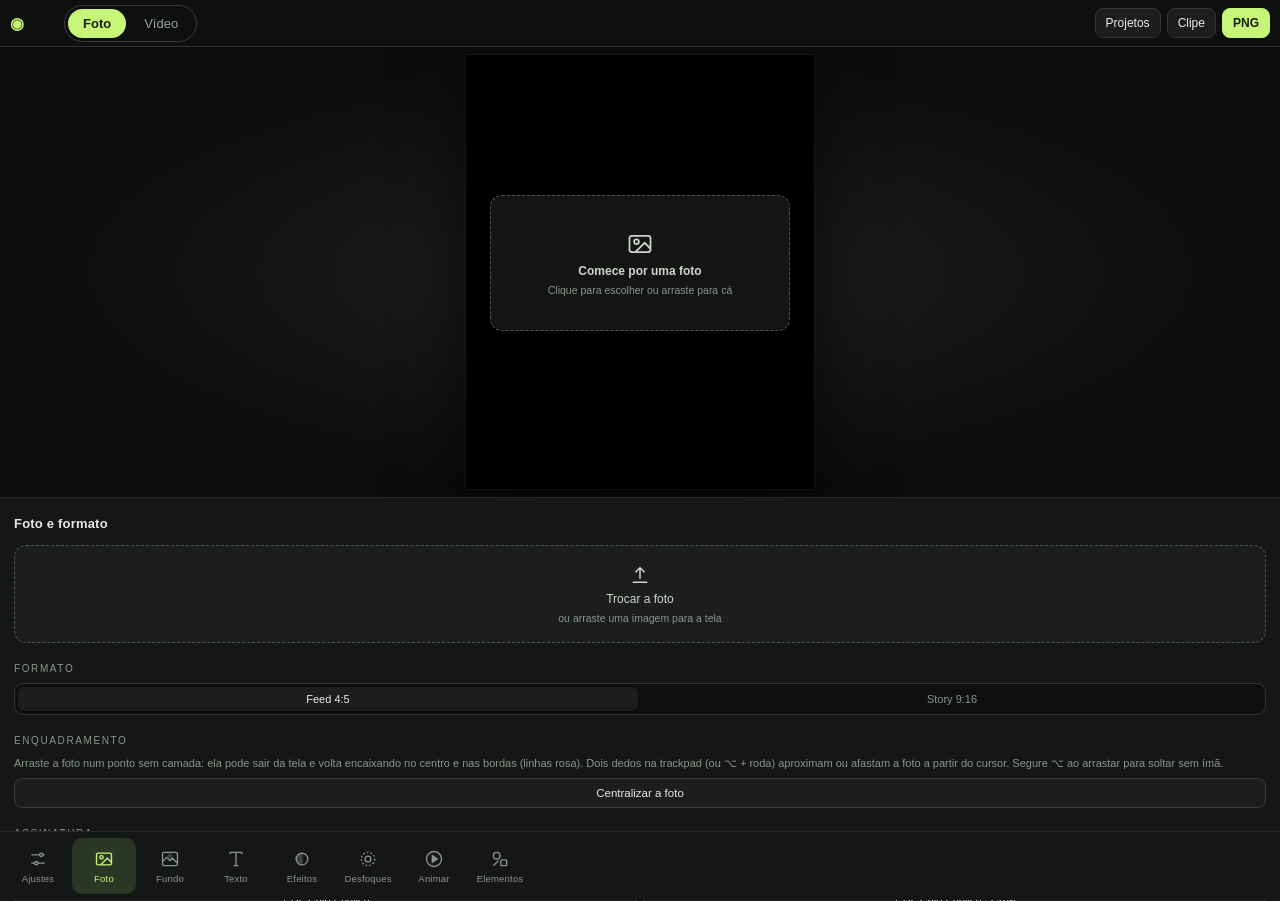
==== index.html @ 8e0b4e12 "Media Studio: Vídeo Lite e novo nome Co-Authored-By: Claude Opus 5.5 <noreply@anthropic.com> Claude-" ====
<!doctype html><html lang="pt-BR"><head><meta charset="utf-8"><meta name="viewport" content="width=device-width,initial-scale=1,maximum-scale=1,viewport-fit=cover"><meta name="apple-mobile-web-app-capable" content="yes"><meta name="apple-mobile-web-app-status-bar-style" content="black-translucent"><meta name="apple-mobile-web-app-title" content="Media Studio"><link rel="manifest" href="manifest.webmanifest"><link rel="apple-touch-icon" href="icon-180.png"><meta name="theme-color" content="#0b0c0c"><title>Media Studio</title><link rel="stylesheet" href="style.css">
<!-- v3 (24/11/2026, Claude): layout de editor atual. Trilho de abas, barra de ferramentas, inspetor por seções, linha do tempo. Os ids usados por posts.js foram mantidos. -->
<style>
:root{--bg:#0e0f0f;--panel:#151716;--panel2:#1b1e1c;--line:#262a28;--line2:#323734;--txt:#e9ebe6;--mute:#8d958b;--acc:#c6f578;--acc2:#2c3624}
body{background:var(--bg);overflow:hidden}
header{height:56px;padding:0 16px}.brand{font-size:14px}.brand b{font-size:22px}nav{gap:14px;font-size:12px}nav a{color:var(--mute)!important;text-decoration:none}nav a:hover{color:var(--txt)!important}nav .active{padding:6px 10px;font-size:12px}
.head-actions{gap:8px}.head-actions button,.post-open-label{padding:7px 12px;font-size:12px;border-radius:8px;border:1px solid var(--line2);background:var(--panel2);color:var(--txt);cursor:pointer;display:inline-flex;align-items:center}.head-actions .primary{background:var(--acc);color:#16200d;border-color:var(--acc)}
.app{display:grid;grid-template-columns:64px 288px 1fr 300px;height:calc(100vh - 56px)}
/* trilho */
.rail{background:var(--panel);border-right:1px solid var(--line);display:flex;flex-direction:column;align-items:center;padding:10px 0;gap:4px}
.rail button{width:52px;height:56px;border:0;background:transparent;border-radius:10px;padding:0;display:flex;flex-direction:column;align-items:center;justify-content:center;gap:4px;font-size:9.5px;color:var(--mute);letter-spacing:.2px}
.rail button svg{width:20px;height:20px}.rail button:hover{background:var(--panel2);color:var(--txt)}.rail button.on{background:var(--acc2);color:var(--acc)}
/* painel de abas */
.drawer{background:var(--panel);border-right:1px solid var(--line);overflow:auto;padding:16px 14px 30px}
.tab{display:none}.tab.on{display:block}
.drawer h2{font-size:13px;font-weight:600;margin:2px 0 14px;letter-spacing:.2px}
.drawer h3{font-size:10px;letter-spacing:1.6px;color:var(--mute);font-weight:500;margin:20px 0 9px;text-transform:uppercase}
.drawer label{display:block;font-size:11px;color:#b3bab0;margin:9px 0}.drawer label input,.drawer label textarea,.drawer label select{margin-top:5px}
.drawer textarea{min-height:58px;resize:vertical;font-size:12px}
.drop,.drawer label.drop{display:flex;flex-direction:column;align-items:center;gap:6px;background:var(--panel2);border:1px dashed #4c5a44;padding:18px 10px;border-radius:12px;text-align:center;cursor:pointer;font-size:12px;color:#cfd6c9}.drop:hover{border-color:var(--acc)}.drop input{display:none}.drop small{color:var(--mute);font-size:10.5px}
.seg{display:flex;gap:4px;background:var(--bg);border:1px solid var(--line2);border-radius:9px;padding:3px}.seg button{flex:1;padding:6px 8px;font-size:11px;border:0;background:transparent;border-radius:6px;color:var(--mute)}.seg button.on{background:var(--panel2);color:var(--txt);box-shadow:0 1px 0 #0006}
.mini-tools{display:flex;gap:6px;margin-top:6px}.mini-tools button{font-size:10.5px;padding:5px 8px;border-radius:6px;background:var(--panel2)}
.thumbs{display:grid;grid-template-columns:1fr 1fr;gap:8px}.thumb{padding:0;border-radius:10px;overflow:hidden;background:#000;position:relative;border:1px solid var(--line2)}.thumb:hover{border-color:#6b7c5f}
.thumb canvas{display:block;width:100%}.thumb span{position:absolute;left:6px;bottom:6px;background:#000c;font-size:10px;padding:3px 7px;border-radius:20px}.thumb.on{outline:2px solid var(--acc);outline-offset:-2px}
.add-big{width:100%;display:flex;gap:10px;align-items:center;padding:12px;border-radius:10px;background:var(--panel2);font-size:12px;text-align:left}.add-big b{font-size:20px;line-height:1;color:var(--acc)}
.elems{display:grid;grid-template-columns:repeat(3,1fr);gap:6px}.elems button{padding:10px 2px 8px;font-size:10px;display:flex;flex-direction:column;align-items:center;gap:6px;border-radius:10px;background:var(--panel2);border-color:var(--line2)}.elems svg{width:30px;height:22px}
.editorial-effects{grid-template-columns:1fr 1fr}.editorial-effects button{min-height:54px;padding:8px;line-height:1.3;font-size:11px;font-weight:500;align-items:flex-start;text-align:left}
.hint{color:var(--mute);font-size:11px;line-height:1.55;margin:6px 0}
/* palco */
.stagecol{display:flex;flex-direction:column;min-width:0;min-height:0;background:#0b0c0c}
.toolbar{height:48px;display:flex;align-items:center;gap:6px;padding:0 12px;border-bottom:1px solid var(--line);background:var(--panel)}
.toolbar .sep{width:1px;height:22px;background:var(--line2);margin:0 6px}
.ib{width:32px;height:32px;padding:0;display:inline-flex;align-items:center;justify-content:center;border-radius:8px;border:1px solid transparent;background:transparent;color:#c9cfc5}.ib:hover{background:var(--panel2);border-color:var(--line2)}.ib svg{width:17px;height:17px}.ib:disabled{opacity:.3}
#zoomLabel{font-size:11px;min-width:46px;text-align:center;color:#c9cfc5;font-variant-numeric:tabular-nums;background:transparent;border:0;padding:4px}
.toolbar .selname{margin-left:auto;font-size:11px;color:var(--mute);white-space:nowrap;overflow:hidden;text-overflow:ellipsis;max-width:220px}
.pstage{flex:1;min-height:0;overflow:auto;display:grid;place-items:center;padding:8px;background:radial-gradient(ellipse at center,#1d211c 0,#0b0c0c 70%);position:relative}
.canvas-wrap{position:relative;line-height:0}
#canvas{box-shadow:0 20px 70px #000a,0 0 0 1px #ffffff10;touch-action:none;background:#000;cursor:default;border-radius:2px}
.empty{position:absolute;inset:0;display:grid;place-items:center;pointer-events:none}.empty .drop{pointer-events:auto;width:300px;padding:34px 20px;background:#151716ee}
.empty.hide{display:none}
#inlineEdit{position:absolute;display:none;background:#000a;color:#fff;border:1px solid var(--acc);border-radius:4px;padding:6px;font:600 16px system-ui;line-height:1.3;resize:none;z-index:5;width:auto}
/* toast */
.pstatus{position:fixed;left:76px;bottom:14px;width:264px;background:#1d211ef2;border:1px solid var(--line2);color:#dfe5da;font-size:12px;padding:9px 14px;border-radius:10px;max-width:80%;box-shadow:0 8px 30px #0008;transition:opacity .3s;z-index:6;line-height:1.45}.pstatus.error{border-color:#7a4a43;color:#ffc5bb}.pstatus.hide{opacity:0;pointer-events:none}
/* linha do tempo */
.timeline{height:auto;border-top:1px solid var(--line);background:var(--panel);padding:10px 14px 12px}
.tl-row{display:flex;align-items:center;gap:8px}.tl-row button{padding:6px 10px;font-size:11px;border-radius:7px;background:var(--panel2)}
#motionPlay{width:34px;height:34px;padding:0;border-radius:50%;background:var(--acc);color:#16200d;border:0;font-size:13px}
#motionClock{font-size:11px;color:#c9cfc5;font-variant-numeric:tabular-nums;min-width:74px}
.tl-track{position:relative;flex:1;height:30px}.tl-track input{position:absolute;inset:8px 0 0;width:100%;margin:0;accent-color:var(--acc)}
.kf{position:absolute;top:0;width:10px;height:10px;transform:translateX(-5px) rotate(45deg);background:var(--acc);border:1px solid #0b0c0c;cursor:pointer}
.tl-dur{display:flex;align-items:center;gap:6px;font-size:11px;color:var(--mute)}.tl-dur input{width:52px;padding:5px;font-size:11px}
#motionHint{margin:6px 0 0;font-size:10.5px}
.toolbar.side{height:auto;flex-wrap:wrap;gap:2px;padding:8px 10px;border-bottom:1px solid var(--line)}.toolbar.side .sep{height:18px;margin:0 3px}
.selname{font-size:11px;color:var(--mute);padding:8px 14px 0;white-space:nowrap;overflow:hidden;text-overflow:ellipsis}
.tl-col{display:flex;flex-direction:column;gap:10px}.tl-col .tl-track{width:100%}.tl-col button{padding:8px;font-size:11.5px;border-radius:8px;background:var(--panel2)}
.tl-col .tl-play{display:flex;align-items:center;gap:10px}.tl-col .tl-track{height:28px;flex:none}
/* inspetor */
.inspector{background:var(--panel);border-left:1px solid var(--line);overflow:auto;display:flex;flex-direction:column}
.insp-sec{border-bottom:1px solid var(--line);padding:12px 14px}
.insp-sec h3{font-size:10px;letter-spacing:1.6px;color:var(--mute);font-weight:500;margin:0 0 9px;text-transform:uppercase;display:flex;justify-content:space-between;align-items:center}
.layers{display:flex;flex-direction:column;gap:2px;max-height:38vh;overflow:auto}
.layer{display:flex;align-items:center;gap:8px;padding:6px 8px;border-radius:8px;font-size:12px;cursor:pointer;border:1px solid transparent;color:#d6dbd2}.layer:hover{background:var(--panel2)}.layer.on{background:var(--acc2);border-color:#4b5d3b;color:#e8f7d4}
.layer .ic{width:22px;height:22px;border-radius:5px;background:var(--bg);display:grid;place-items:center;font-size:11px;color:var(--mute);flex:none}.layer .nm{flex:1;white-space:nowrap;overflow:hidden;text-overflow:ellipsis}.layer .bd{font-size:9px;color:var(--acc)}.layer .eye{opacity:.55;border:0;background:transparent;padding:2px;width:22px;height:22px}.layer .eye:hover{opacity:1}.layer.off .nm{opacity:.4}
.layer-actions{display:flex;gap:4px;margin-top:8px}.layer-actions button{flex:1;padding:6px 0;font-size:10.5px;border-radius:7px;background:var(--panel2)}
#props details{border:0;border-bottom:1px solid var(--line);margin:0;padding:0;border-radius:0;background:none}#props summary{list-style:none;cursor:pointer;padding:11px 14px;font-size:10px;letter-spacing:1.6px;color:var(--mute);text-transform:uppercase;display:flex;justify-content:space-between}#props summary::after{content:'+';font-size:13px}#props details[open] summary::after{content:'–'}#props summary::-webkit-details-marker{display:none}
#props .body{padding:0 14px 12px}
.f{display:block;font-size:11px;color:#b3bab0;margin:8px 0}.f .r{display:flex;align-items:center;gap:8px;margin-top:4px}.f .r input[type=range]{flex:1;accent-color:var(--acc)}.f .r input[type=number]{width:62px;padding:4px 6px;font-size:11px;text-align:right}
.f select,.f textarea,.f input[type=text],.f input:not([type]){margin-top:4px;font-size:12px;padding:7px}.f .cr{display:flex;gap:6px;margin-top:4px}.f .cr input[type=color]{width:38px;height:30px;padding:2px;flex:none;margin:0}.f .cr input[type=text]{margin:0;font-family:ui-monospace,monospace;font-size:11px}
.chk{display:flex!important;align-items:center;gap:8px;font-size:11.5px;color:#cfd6c9;margin:8px 0}.chk input{width:auto;margin:0;accent-color:var(--acc)}
.objs .chk{margin:5px 0}.empty-note{font-size:11px;color:var(--mute);line-height:1.5;padding:4px 0}
.btn-wide{width:100%;padding:8px;font-size:11.5px;border-radius:8px;background:var(--panel2)}
body.image-drag-over::after{content:"Solte a imagem para usar como fundo";position:fixed;inset:12px;z-index:9999;display:grid;place-items:center;pointer-events:none;border:3px dashed #b5ddca;border-radius:12px;background:#14251ee6;color:#fff;font:600 24px system-ui}
@media(max-width:1200px){.app{grid-template-columns:58px 250px 1fr 270px}}
.salvo-em{font-size:11px;color:var(--mute);margin-right:4px;white-space:nowrap}
.projetos-dlg{background:var(--panel);color:var(--txt);border:1px solid var(--line2);border-radius:14px;width:min(1100px,92vw);max-height:84vh;padding:0;overflow:hidden}.projetos-dlg::backdrop{background:#000a}
.pj-head{display:flex;align-items:center;gap:10px;padding:16px 20px;border-bottom:1px solid var(--line)}.pj-head b{font-size:15px;font-weight:600}.pj-sub{font-size:12px;color:var(--mute)}
.pj-head button,.pj-head .post-open-label{padding:7px 12px;font-size:12px;border-radius:8px;border:1px solid var(--line2);background:var(--panel2);color:var(--txt);cursor:pointer;display:inline-flex;align-items:center}
.pj-lista{display:grid;grid-template-columns:repeat(auto-fill,minmax(180px,1fr));gap:16px;padding:20px;overflow:auto;max-height:calc(84vh - 70px)}
.pj-card{background:var(--panel2);border:1px solid var(--line);border-radius:10px;overflow:hidden;display:flex;flex-direction:column}.pj-card.atual{border-color:var(--acc)}
.pj-capa{aspect-ratio:4/5;background:#000 center/cover no-repeat;cursor:pointer;border:0;padding:0;width:100%}.pj-card .pj-info{padding:9px 10px;display:flex;flex-direction:column;gap:3px}
.pj-nome{font-size:13px;font-weight:600;background:none;border:1px solid transparent;color:var(--txt);padding:2px 4px;border-radius:5px;width:100%}.pj-nome:hover,.pj-nome:focus{border-color:var(--line2);outline:0}
.pj-data{font-size:11px;color:var(--mute);padding:0 4px}.pj-acoes{display:flex;gap:6px;padding:0 10px 10px}.pj-acoes button{flex:1;padding:6px;font-size:11px;border-radius:7px;border:1px solid var(--line2);background:var(--panel);color:var(--txt);cursor:pointer}
.pj-acoes .perigo{color:#ffb4a8}.pj-acoes .perigo.confirmar{background:#5a2a24;border-color:#8a453c;color:#fff}.pj-vazio{color:var(--mute);font-size:13px;padding:30px;grid-column:1/-1;text-align:center}
.empty{display:flex;flex-direction:column;align-items:center;justify-content:center}.recentes{pointer-events:auto;margin-top:18px;display:flex;gap:10px;flex-wrap:wrap;justify-content:center;max-width:620px}.recentes .rc-tit{width:100%;text-align:center;font-size:12px;color:var(--mute)}
.recentes button{width:96px;padding:0;border:1px solid var(--line2);border-radius:8px;background:var(--panel2);color:var(--txt);cursor:pointer;overflow:hidden;font-size:11px}.recentes button span{display:block;aspect-ratio:4/5;background:#000 center/cover no-repeat}.recentes button em{display:block;font-style:normal;padding:5px;white-space:nowrap;overflow:hidden;text-overflow:ellipsis}
.assin-btns{display:grid;grid-template-columns:1fr 1fr;gap:6px;margin-top:6px}.assin-btns button{padding:8px 6px;font-size:11px;border-radius:8px;border:1px solid var(--line2);background:var(--panel2);color:var(--txt);cursor:pointer}.assin-btns button:hover{border-color:var(--acc)}
#iaPedido{width:100%;margin:10px 0 8px;font-size:13px;line-height:1.45;resize:vertical}.primary-wide{background:var(--acc)!important;color:#16200d!important;border-color:var(--acc)!important;font-weight:600}.ia-resumo{font-size:12px;line-height:1.5;color:var(--txt);background:var(--panel2);border:1px solid var(--line2);border-radius:8px;padding:10px;margin:10px 0;display:none}.ia-resumo.on{display:block}
.fp-grid{display:grid;grid-template-columns:1fr 1fr;gap:6px;margin:6px 0 4px}.fp-grid button{padding:8px 6px;font-size:11px;border-radius:8px;border:1px solid var(--line2);background:var(--panel2);color:var(--txt);cursor:pointer}.fp-grid button.on{border-color:var(--acc);color:var(--acc);background:var(--acc2)}.fp-row{display:flex;align-items:center;gap:8px;font-size:11.5px;color:#cfd6c9;margin:7px 0}.fp-row span{flex:0 0 92px}.fp-row input[type=range]{flex:1}.fp-row output{flex:0 0 30px;text-align:right;color:var(--mute);font-size:11px}#fundoPainel h4{font-size:10.5px;letter-spacing:1.5px;color:var(--mute);font-weight:500;text-transform:uppercase;margin:16px 0 4px}
/* ---------- celular (Photo Studio no iPhone, 24/11/2026): foto em cima, painel embaixo, abas numa barra no rodapé ---------- */
body.celular{padding:0;height:100dvh;overflow:hidden;-webkit-user-select:none;user-select:none}
body.celular header{height:46px;padding:0 10px;padding-top:env(safe-area-inset-top);box-sizing:content-box}
body.celular header nav,body.celular #salvarProjeto,body.celular .brand span{display:none}

body.celular .head-actions{gap:6px;margin-left:auto}body.celular .head-actions button{padding:7px 10px;font-size:12px;white-space:nowrap}body.celular .salvo-em{display:none}
body.celular .app{display:flex;flex-direction:column;height:calc(100dvh - 46px - env(safe-area-inset-top));grid-template-columns:none}
body.celular .stagecol{order:1;flex:0 0 50dvh;min-height:0;display:flex;overflow:hidden}body.celular .drawer{order:2}body.celular .inspector{order:3}body.celular .brand{font-size:0}body.celular .brand b{font-size:16px}
body.celular .pstage{padding:6px}
body.celular .drawer,body.celular .inspector{flex:1;min-height:0;border:0;border-top:1px solid var(--line);padding-bottom:calc(74px + env(safe-area-inset-bottom))}
body.celular .inspector{display:none}body.celular.ver-ajustes .inspector{display:flex}body.celular.ver-ajustes .drawer{display:none}
body.celular .rail{position:fixed;left:0;right:0;bottom:0;z-index:30;flex-direction:row;justify-content:flex-start;overflow-x:auto;padding:6px 6px calc(6px + env(safe-area-inset-bottom));gap:2px;border:0;border-top:1px solid var(--line);height:auto}
body.celular .rail button{flex:0 0 64px;min-height:52px}
body.celular .pstatus{left:10px;right:10px;bottom:calc(80px + env(safe-area-inset-bottom));max-width:none}
body.celular input,body.celular select,body.celular textarea{font-size:16px}
body.celular .projetos-dlg{width:100vw;max-width:100vw;max-height:92dvh;margin:auto 0 0;border-radius:16px 16px 0 0}
body.celular .pj-head{flex-wrap:wrap}body.celular .pj-lista{grid-template-columns:repeat(2,1fr);gap:10px;padding:12px}
body.celular .toolbar.side{flex-wrap:wrap}
.ms-switch{display:inline-flex;border:1px solid #383b3b;border-radius:999px;padding:3px;gap:3px}.ms-switch a,.ms-switch span{padding:7px 15px;border-radius:999px;text-decoration:none;color:#9aa296;font-size:13px}.ms-switch .on{background:#c6f578;color:#1a2312;font-weight:bold}
</style></head><body>
<header><div class="brand"><b>◉</b> CAIO <span>MEDIA STUDIO</span></div><div class="ms-switch"><span class="on">Foto</span><a href="video.html">Vídeo</a></div>
<nav><a href="index.html">Edição manual</a><a href="montage.html">Montagem por blocos</a><button class="active">Media Studio</button><a href="estilo.html">Estilo</a></nav>
<div class="head-actions"><span id="salvoEm" class="salvo-em"></span><button id="projetosBtn">Projetos</button><button id="salvarProjeto">Salvar</button><button id="exportarVideo">Exportar clipe</button><button class="primary" id="exportar">Exportar PNG</button></div></header>

<div class="app">
<nav class="rail" id="rail">
  <button data-tab="foto" class="on"><svg viewBox="0 0 24 24" fill="none" stroke="currentColor" stroke-width="1.6"><rect x="3" y="5" width="18" height="14" rx="2"/><circle cx="9" cy="10" r="2"/><path d="M21 16l-5-5-8 8"/></svg>Foto</button>
  <button data-tab="fundo"><svg viewBox="0 0 24 24" fill="none" stroke="currentColor" stroke-width="1.6"><rect x="3" y="4" width="18" height="16" rx="2"/><path d="M3 15l5-5 4 4 3-3 6 6"/><circle cx="12" cy="8.5" r="2.2" fill="currentColor" opacity=".35"/></svg>Fundo</button>
  <button data-tab="ia"><svg viewBox="0 0 24 24" fill="none" stroke="currentColor" stroke-width="1.6"><path d="M12 3l1.8 4.7L18.5 9.5l-4.7 1.8L12 16l-1.8-4.7L5.5 9.5l4.7-1.8z"/><path d="M18 15l.8 2.2L21 18l-2.2.8L18 21l-.8-2.2L15 18l2.2-.8z"/></svg>IA</button>
  <button data-tab="texto"><svg viewBox="0 0 24 24" fill="none" stroke="currentColor" stroke-width="1.6"><path d="M5 6V4h14v2M12 4v16M9 20h6"/></svg>Texto</button>
  <button data-tab="efeitos"><svg viewBox="0 0 24 24" fill="none" stroke="currentColor" stroke-width="1.6"><circle cx="12" cy="12" r="7"/><path d="M12 5a7 7 0 000 14z" fill="currentColor" opacity=".35"/></svg>Efeitos</button>
  <button data-tab="desfoques"><svg viewBox="0 0 24 24" fill="none" stroke="currentColor" stroke-width="1.6"><circle cx="12" cy="12" r="8" stroke-dasharray="2 2.5"/><circle cx="12" cy="12" r="3.5"/></svg>Desfoques</button>
  <button data-tab="animar"><svg viewBox="0 0 24 24" fill="none" stroke="currentColor" stroke-width="1.6"><circle cx="12" cy="12" r="9"/><path d="M10 8l6 4-6 4z" fill="currentColor"/></svg>Animar</button>
  <button data-tab="elementos"><svg viewBox="0 0 24 24" fill="none" stroke="currentColor" stroke-width="1.6"><circle cx="8" cy="8" r="4"/><rect x="13" y="13" width="7" height="7" rx="1"/><path d="M4 20l6-6"/></svg>Elementos</button>
</nav>

<aside class="drawer">
  <section class="tab on" data-tab="foto">
    <h2>Foto e formato</h2>
    <label class="drop"><svg width="22" height="22" viewBox="0 0 24 24" fill="none" stroke="currentColor" stroke-width="1.6"><path d="M12 16V4M7 9l5-5 5 5M4 20h16"/></svg>Trocar a foto<small>ou arraste uma imagem para a tela</small><input type="file" id="arquivo" accept="image/*"></label>
    <h3>Formato</h3>
    <div class="seg" id="formato"><button data-v="feed" class="on">Feed 4:5</button><button data-v="story">Story 9:16</button></div>
    <h3>Enquadramento</h3>
    <div class="hint">Arraste a foto num ponto sem camada: ela pode sair da tela e volta encaixando no centro e nas bordas (linhas rosa). Dois dedos na trackpad (ou ⌥ + roda) aproximam ou afastam a foto a partir do cursor. Segure ⌥ ao arrastar para soltar sem ímã.</div>
    <input type="hidden" id="fx" value="0.5"><input type="hidden" id="fy" value="0.5"><input type="hidden" id="fz" value="1"><input type="hidden" id="ox" value="0"><input type="hidden" id="oy" value="0">
    <button class="btn-wide" id="enquadrarReset">Centralizar a foto</button>
    <h3>Assinatura</h3>
    <input type="hidden" id="assinatura" value="">
    <div class="assin-btns" id="assinBtns"><button data-a="nome">+ CAIO ENDLICH</button><button data-a="arroba">+ @caioendlich.md</button><button data-a="dr">+ Dr. Caio Endlich</button><button data-a="crm">+ Dr. Caio Endlich · CRM</button></div>
    <div class="hint">Entra como um texto comum: dá para mover, mudar a fonte e apagar.</div>
  </section>

  <section class="tab" data-tab="fundo">
    <h3>Fundo e ambiente</h3>
    <div class="hint">Os tratamentos da Montagem, na foto: o fundo, a pessoa e a frente são tratados separados, criando planos. Os textos podem passar entre eles.</div>
    <div id="fundoPainel"></div>
  </section>
  <section class="tab" data-tab="ia">
    <h3>Montar com IA</h3>
    <div class="hint">Escreva o que você quer. A IA olha a foto e monta enquadramento, textos, efeitos e elementos como camadas editáveis, seguindo a tipografia e a linguagem do consultório.</div>
    <textarea id="iaPedido" rows="7" placeholder="Ex.: post sério sobre laser de CO₂, título curto em cima com General Sans e uma frase menor embaixo dizendo que a recuperação é acompanhada de perto. Nada sobre o rosto."></textarea>
    <label class="chk"><input type="checkbox" id="iaManter"> Manter as camadas que já estão na arte</label>
    <button class="btn-wide primary-wide" id="iaMontar">Montar com IA</button>
    <div class="ia-resumo" id="iaResumo"></div>
    <div class="hint">Leva uns segundos e usa a mesma chave de API da Montagem. Desfazer (⌘Z) volta as camadas de antes.</div>
  </section>
  <section class="tab" data-tab="texto">
    <h2>Texto</h2>
    <button class="add-big" id="addTexto"><b>+</b> Adicionar texto livre</button>
    <h3>Conteúdo dos estilos</h3>
    <label>Frase<textarea id="frase">QUANDO TODO ROSTO SAI *IGUAL*,|ALGUÉM *PAROU* DE OLHAR PARA</textarea></label>
    <div class="mini-tools"><button id="fraseNegrito" title="Selecione palavras na frase e toque aqui"><b>N</b> Negrito na seleção</button><button id="fraseQuebra">↵ Quebrar linha</button></div>
    <label>Palavra grande<input id="palavra" value="VOCÊ."></label>
    <h3>Estilos</h3>
    <div class="thumbs" id="thumbs"></div>
    <div class="hint">Os estilos marcados "planos" detectam a pessoa e os objetos e passam a palavra por trás deles.</div>
  </section>

  <section class="tab" data-tab="efeitos">
    <h2>Intervenções na foto</h2>
    <div class="elems editorial-effects" id="editoriais"></div>
    <div class="hint">O efeito entra abaixo dos textos. Arraste na arte para posicionar e ajuste à direita.</div>
  </section>

  <section class="tab" data-tab="desfoques">
    <h2>Desfoques e vidros</h2>
    <div class="elems editorial-effects" id="desfoques"></div>
    <div class="hint">Cada desfoque é uma camada: arraste, redimensione e ajuste à direita. Dá para combinar mais de um.</div>
  </section>

  <section class="tab" data-tab="elementos">
    <h2>Elementos gráficos</h2>
    <div class="elems" id="elems"></div>
    <h3>Recorte fotográfico</h3>
    <label class="drop"><svg width="20" height="20" viewBox="0 0 24 24" fill="none" stroke="currentColor" stroke-width="1.6"><path d="M12 5v14M5 12h14"/></svg>Adicionar PNG recortado<input type="file" id="objetoPng" accept="image/png,image/webp,image/*"></label>
  </section>
    <section class="tab" data-tab="animar">
    <h2>Animação</h2>
    <div class="tl-col">
      <div class="tl-play"><button id="motionPlay" title="Prévia da animação">▶</button><span id="motionClock">0.00 s</span><label class="tl-dur" style="margin-left:auto">Duração <input id="motionDuration" type="number" min="2" max="20" step="1" value="6"> s</label></div>
      <div class="tl-track" id="tlTrack"><input id="motionTime" type="range" min="0" max="6" value="0" step=".033333"></div>
      <button id="motionMark" title="Grava a posição da camada neste instante">◆ Gravar ponto da camada selecionada</button>
      <div style="display:flex;gap:6px"><button id="motionDelete" style="flex:1">Excluir ponto</button><button id="motionEdit" style="flex:1" title="Traz a camada para o estado deste instante, para editar">Editar aqui</button></div>
    </div>
    <div class="hint" id="motionHint">Selecione uma camada, grave um ponto, avance o tempo, mova a camada e grave outro ponto. Os losangos na barra são os pontos gravados.</div>
  </section>
</aside>

<section class="stagecol">
  <div class="pstage" id="pstage">
    <div class="canvas-wrap" id="canvasWrap"><canvas id="canvas" width="1080" height="1350"></canvas><textarea id="inlineEdit" spellcheck="false"></textarea></div>
    <div class="empty" id="empty"><label class="drop"><svg width="28" height="28" viewBox="0 0 24 24" fill="none" stroke="currentColor" stroke-width="1.5"><rect x="3" y="5" width="18" height="14" rx="2"/><circle cx="9" cy="10" r="2"/><path d="M21 16l-5-5-8 8"/></svg><b style="font-weight:600">Comece por uma foto</b><small>Clique para escolher ou arraste para cá</small><input type="file" id="arquivoVazio" accept="image/*"></label><div class="recentes" id="recentes"></div></div>
    <div class="pstatus hide" id="status"></div>
  </div>
</section>

<aside class="inspector">
  <div class="toolbar side">
    <button class="ib" id="desfazer" title="Desfazer (⌘Z)"><svg viewBox="0 0 24 24" fill="none" stroke="currentColor" stroke-width="1.8"><path d="M9 14L4 9l5-5"/><path d="M4 9h10a6 6 0 010 12h-3"/></svg></button>
    <button class="ib" id="refazer" title="Refazer (⇧⌘Z)"><svg viewBox="0 0 24 24" fill="none" stroke="currentColor" stroke-width="1.8"><path d="M15 14l5-5-5-5"/><path d="M20 9H10a6 6 0 000 12h3"/></svg></button>
    <span class="sep"></span>
    <button class="ib" id="zoomMenos" title="Diminuir zoom">−</button><button id="zoomLabel" title="Ajustar à tela">Ajustar</button><button class="ib" id="zoomMais" title="Aumentar zoom">+</button>
    <span class="sep"></span>
    <button class="ib" id="tbFrente" title="Trazer para frente"><svg viewBox="0 0 24 24" fill="none" stroke="currentColor" stroke-width="1.7"><rect x="8" y="3" width="13" height="13" rx="2" fill="currentColor" opacity=".25"/><rect x="3" y="8" width="13" height="13" rx="2"/></svg></button>
    <button class="ib" id="tbTras" title="Enviar para trás"><svg viewBox="0 0 24 24" fill="none" stroke="currentColor" stroke-width="1.7"><rect x="3" y="8" width="13" height="13" rx="2" fill="currentColor" opacity=".25"/><rect x="8" y="3" width="13" height="13" rx="2"/></svg></button>
    <button class="ib" id="tbDuplicar" title="Duplicar (⌘D)"><svg viewBox="0 0 24 24" fill="none" stroke="currentColor" stroke-width="1.7"><rect x="8" y="8" width="12" height="12" rx="2"/><path d="M16 8V5a1 1 0 00-1-1H5a1 1 0 00-1 1v10a1 1 0 001 1h3"/></svg></button>
    <button class="ib" id="tbApagar" title="Apagar (Delete)"><svg viewBox="0 0 24 24" fill="none" stroke="currentColor" stroke-width="1.7"><path d="M4 7h16M9 7V4h6v3M6 7l1 13h10l1-13"/></svg></button>
      </div>
  <div class="selname" id="selName"></div>
  <div class="insp-sec">
    <h3>Camadas</h3>
    <div class="layers" id="layers"></div>
    <div class="layer-actions"><button id="subir" title="Subir">↑ Subir</button><button id="descer" title="Descer">↓ Descer</button><button id="duplicar">Duplicar</button><button id="apagar" class="danger">Apagar</button></div>
  </div>
  <div id="props"></div>
  <div class="insp-sec">
    <h3>Planos da foto</h3>
    <button id="detectar" class="btn-wide">Detectar pessoa e objetos</button>
    <div class="objs" id="objs"></div>
  </div>
</aside>
</div>

<script type="module" src="celular/autonomo.js"></script>
<script type="module" src="posts.js"></script>
<script>if('serviceWorker' in navigator)navigator.serviceWorker.register('sw.js');</script><dialog id="projetosDlg" class="projetos-dlg"><div class="pj-head"><b>Projetos</b><span class="pj-sub">Salvos no Mac, com salvamento automático enquanto você edita.</span><span style="flex:1"></span>
<button id="pjNovo">Novo projeto</button><label class="post-open-label">Abrir arquivo<input type="file" id="abrirProjeto" accept=".json,application/json" hidden></label><button id="pjBaixar">Baixar cópia do atual</button><button id="pjFechar" aria-label="Fechar">✕</button></div>
<div id="pjLista" class="pj-lista"></div></dialog>
</body></html>
---- style.css ----
@font-face{font-family:Studio;src:url(font.ttf)}*{box-sizing:border-box}body{margin:0;background:#101112;color:#e8e9e5;font:14px Studio,Arial,sans-serif}button,input,select,textarea{font:inherit}button{cursor:pointer;color:inherit;border:1px solid #383b3b;background:#232626;border-radius:8px;padding:10px 13px}button:hover{background:#343a35;border-color:#6b8060}button:disabled{opacity:.4;cursor:wait}input,select,textarea{color:inherit;background:#171a19;border:1px solid #393d39;border-radius:7px;padding:9px;width:100%}input[type=range]{padding:0;accent-color:#c6f578}input[type=color]{height:38px;padding:3px}header{height:76px;border-bottom:1px solid #303332;display:flex;align-items:center;justify-content:space-between;padding:0 26px;gap:20px}.brand{letter-spacing:2px;font-size:17px;white-space:nowrap}.brand b{color:#c6f578;font-size:28px;vertical-align:middle;margin-right:8px}.brand span{font-size:10px;color:#959e95;margin-left:8px}nav{display:flex;gap:20px;align-items:center}.active{border-color:#59694b;color:#d9f9b3}.later,.note,.future,.hint{color:#939b94;font-size:12px;line-height:1.6}.head-actions{display:flex;align-items:center;gap:12px}#saveState{font-size:11px;color:#9fa69e}.primary{background:#c6f578;color:#1a2312;border-color:#c6f578;font-weight:bold}.primary:hover{background:#d5ffa2}main{display:grid;grid-template-columns:235px minmax(300px,1fr) 285px;height:calc(100vh - 300px);min-height:450px}.tools,.inspector{padding:22px 18px;background:#181b19;overflow:auto}.tools{border-right:1px solid #303332}.inspector{border-left:1px solid #303332}.eyebrow{color:#abb5a7;font-size:10px;letter-spacing:1.8px;margin:4px 0 15px}.tools .eyebrow:not(:first-child),.inspector .eyebrow:not(:first-child){margin-top:24px}.import{display:block;background:#2a3027;border:1px dashed #5b6d50;padding:15px;border-radius:8px;text-align:center;margin:14px 0;cursor:pointer}.tools>button{display:flex;align-items:center;gap:12px;width:100%;text-align:left;margin:8px 0}.tools small{display:block;color:#9aa296;font-size:10px;margin-top:5px}.source{background:#232824;border-radius:8px;padding:10px;margin:7px 0;word-break:break-word;font-size:11px}.source button{font-size:10px;padding:4px 8px;margin-top:7px}.compact{display:block;font-size:11px;margin:14px 0}.compact select{margin-top:6px;font-size:11px}.viewer{display:flex;flex-direction:column;min-height:0;background:radial-gradient(ellipse at center,#292d27 0,#111412 72%)}.viewer-top{display:flex;justify-content:space-between;padding:15px 25px;color:#bfc8b9;font-size:12px}.pill{background:#252b23;border-radius:20px;padding:5px 9px;font-size:10px}.stage-wrap{flex:1;min-height:0;display:flex;align-items:center;justify-content:center;padding:0 15px}#stage{height:100%;aspect-ratio:9/16;position:relative;overflow:hidden;background:#000;box-shadow:0 8px 40px #0008}#video{width:100%;height:100%;object-fit:contain}#captionLayer{position:absolute;inset:0;pointer-events:none}.caption-anchor{cursor:move;touch-action:none}.caption-anchor.selected{outline:1px dashed #c6f578;outline-offset:5px}.transport{height:58px;display:flex;align-items:center;justify-content:center;gap:10px}.transport button{padding:5px 10px;background:transparent;border:none}.transport .play{background:#c6f578;color:#192311;border-radius:50%;width:33px;height:33px}.transport #time{font-variant-numeric:tabular-nums;font-size:11px;margin-left:10px}.hint{margin-left:14px;font-size:10px}.inspector label{display:block;font-size:11px;color:#b1bbab;margin:10px 0}.inspector input,.inspector select{margin-top:5px}.row{display:flex;gap:10px}.row>*{flex:1;min-width:0}#captionForm>button{display:block;width:100%;margin-top:8px;font-size:11px}.danger{color:#efa6a6}.caption-item{display:block;width:100%;text-align:left;margin:5px 0;font-size:12px;line-height:1.5}.caption-item small{display:block;color:#9fa895;font-size:10px}.caption-item.selected{border-color:#c6f578;background:#343f2a}#emptyCaption{color:#8f9989;font-size:12px;line-height:1.6}#captionsList{max-height:280px;overflow:auto}.timeline{height:224px;border-top:1px solid #353b32;background:#181c18;padding:12px 22px}.timeline-toolbar{display:flex;justify-content:space-between;align-items:center;margin-bottom:10px;gap:10px}.timeline-toolbar button{padding:7px 11px;font-size:11px}.timeline-toolbar label{font-size:11px;display:flex;gap:10px;align-items:center}.timeline-toolbar input{width:100px}.timeline-scroll{overflow:auto;height:120px;position:relative}#tracks{position:relative;min-width:100%;height:110px;cursor:crosshair}#ruler{height:25px;position:relative;color:#939e8d;font-size:10px}#ruler span{position:absolute;top:2px;border-left:1px solid #424c3b;padding-left:4px;height:18px}.lane{height:37px;position:relative;margin-bottom:6px;border-radius:4px;background:#20261e}.clip{position:absolute;height:33px;top:2px;padding:7px 6px;overflow:hidden;white-space:nowrap;text-overflow:ellipsis;background:#3b4c30;border:1px solid #718f57;border-radius:5px;font-size:10px;cursor:pointer}.clip.selected{background:#718e4f;color:#fff;border:2px solid #d6ffa5}#captionLane .clip{background:#343d48;border-color:#667c93}#captionLane .clip.selected{border:2px solid #aac7ef}#cursor{position:absolute;top:0;bottom:0;width:2px;background:#e7facd;pointer-events:none;z-index:4}#cursor:before{content:'';position:absolute;width:8px;height:8px;background:#e7facd;left:-3px}.status{font-size:11px;color:#b2bfaa;padding-top:8px}.status.error{color:#ffb0a6}dialog{background:#20261f;color:#e8ede4;border:1px solid #57684b;border-radius:14px;width:600px;max-height:80vh;padding:25px}dialog::backdrop{background:#0009}dialog p{font-size:12px;color:#aebaa6;line-height:1.6}#pauseList{max-height:40vh;overflow:auto}.pause-row{display:flex;align-items:center;gap:15px;border-bottom:1px solid #3b4733;padding:10px}.pause-row input{width:auto}.pause-row button{margin-left:auto}footer{display:flex;justify-content:flex-end;gap:10px;margin-top:20px}@media(max-width:1000px){main{grid-template-columns:190px 1fr 245px}.brand span,.later,.hint{display:none}header{padding:0 14px}.tools,.inspector{padding:14px 12px}}

body.dropping:after{content:"Solte o vídeo para importar";position:fixed;inset:20px;z-index:100;background:#192313ed;border:3px dashed #c6f578;border-radius:18px;display:grid;place-items:center;color:#c6f578;font-size:30px;pointer-events:none}
.inspector details{border:1px solid #3d4737;border-radius:8px;margin-top:12px;padding:10px}.inspector summary{cursor:pointer;color:#c6f578;font-size:12px}.caption-anchor.selected{outline-offset:0}#captionLayer{isolation:auto}.caption-anchor{transform:none}#captionForm{padding-bottom:10px}
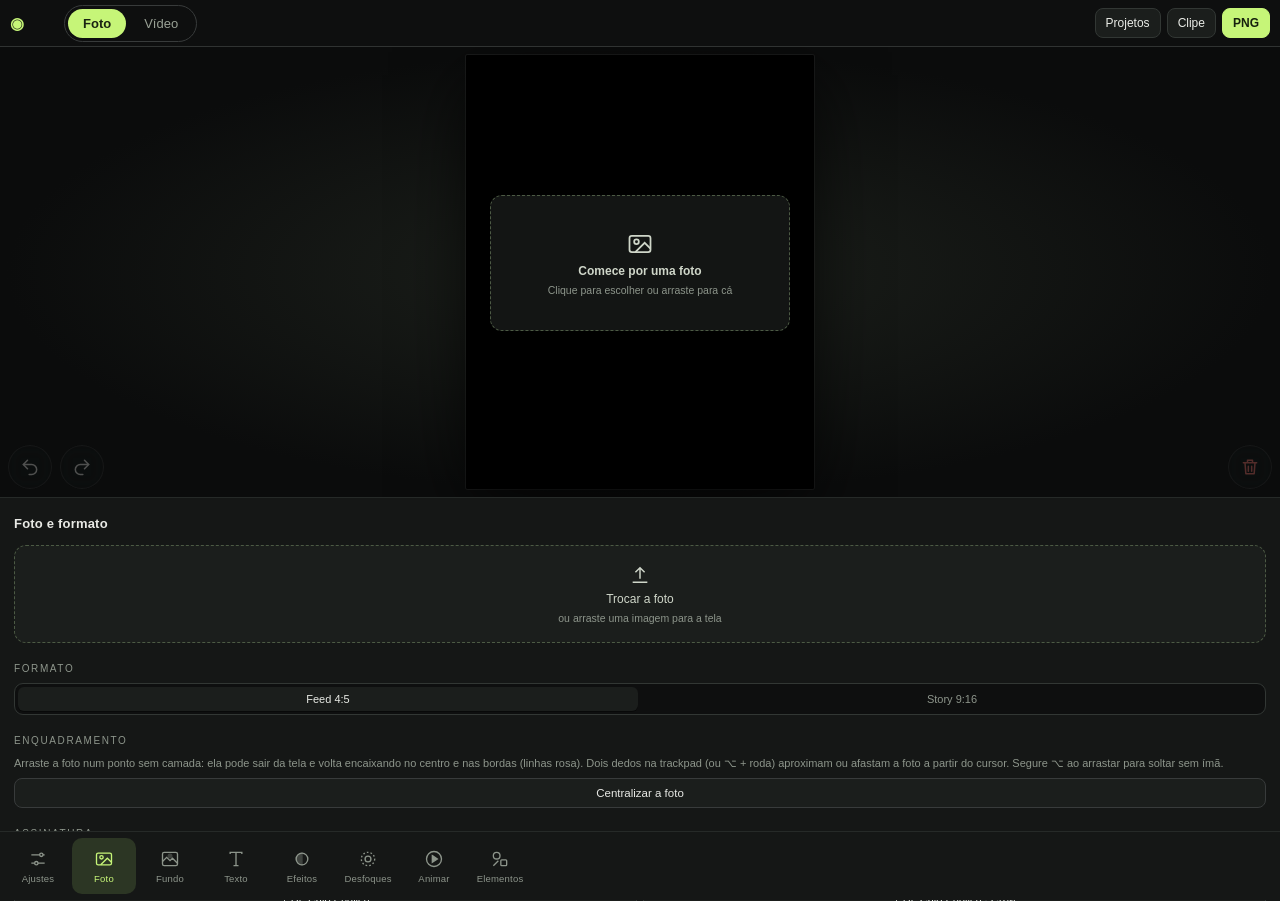
==== commit 7d4477c4: "Desenho mais leve; desfazer, refazer e apagar na prévia Co-Authored-By: Claude Opus 5.5 <noreply@ant" ====
--- a/index.html
+++ b/index.html
@@ -35,10 +35,10 @@
 .toolbar .selname{margin-left:auto;font-size:11px;color:var(--mute);white-space:nowrap;overflow:hidden;text-overflow:ellipsis;max-width:220px}
 .pstage{flex:1;min-height:0;overflow:auto;display:grid;place-items:center;padding:8px;background:radial-gradient(ellipse at center,#1d211c 0,#0b0c0c 70%);position:relative}
 .canvas-wrap{position:relative;line-height:0}
-#canvas{box-shadow:0 20px 70px #000a,0 0 0 1px #ffffff10;touch-action:none;background:#000;cursor:default;border-radius:2px}
+#canvas{box-shadow:0 20px 70px #000a,0 0 0 1px #ffffff10;touch-action:none;-webkit-touch-callout:none;-webkit-user-select:none;user-select:none;background:#000;cursor:default;border-radius:2px}
 .empty{position:absolute;inset:0;display:grid;place-items:center;pointer-events:none}.empty .drop{pointer-events:auto;width:300px;padding:34px 20px;background:#151716ee}
 .empty.hide{display:none}
-#inlineEdit{position:absolute;display:none;background:#000a;color:#fff;border:1px solid var(--acc);border-radius:4px;padding:6px;font:600 16px system-ui;line-height:1.3;resize:none;z-index:5;width:auto}
+#inlineEdit{position:absolute;display:none;background:rgba(16,17,19,.94);color:#fff;border:1.5px solid var(--acc);border-radius:10px;padding:8px 10px;font:600 16px system-ui;line-height:1.2;resize:none;z-index:5;width:auto;overflow:hidden;box-shadow:0 8px 30px #000a;outline:none;-webkit-appearance:none}
 /* toast */
 .pstatus{position:fixed;left:76px;bottom:14px;width:264px;background:#1d211ef2;border:1px solid var(--line2);color:#dfe5da;font-size:12px;padding:9px 14px;border-radius:10px;max-width:80%;box-shadow:0 8px 30px #0008;transition:opacity .3s;z-index:6;line-height:1.45}.pstatus.error{border-color:#7a4a43;color:#ffc5bb}.pstatus.hide{opacity:0;pointer-events:none}
 /* linha do tempo */
@@ -95,6 +95,12 @@
 body.celular .app{display:flex;flex-direction:column;height:calc(100dvh - 46px - env(safe-area-inset-top));grid-template-columns:none}
 body.celular .stagecol{order:1;flex:0 0 50dvh;min-height:0;display:flex;overflow:hidden}body.celular .drawer{order:2}body.celular .inspector{order:3}body.celular .brand{font-size:0}body.celular .brand b{font-size:16px}
 body.celular .pstage{padding:6px}
+.acoes-tela{display:none}
+body.celular .acoes-tela{display:flex;position:absolute;left:8px;right:8px;bottom:8px;justify-content:space-between;align-items:flex-end;pointer-events:none;z-index:6}
+body.celular .acoes-tela .lado{display:flex;gap:8px}
+body.celular .acoes-tela button{pointer-events:auto;width:44px;height:44px;border-radius:50%;display:grid;place-items:center;padding:0;background:rgba(20,22,24,.82);border:1px solid #ffffff22;color:#f2f2ee;-webkit-backdrop-filter:blur(8px);backdrop-filter:blur(8px)}
+body.celular .acoes-tela button:disabled{opacity:.3}
+body.celular .acoes-tela button.perigo{color:#ff7b72}
 body.celular .drawer,body.celular .inspector{flex:1;min-height:0;border:0;border-top:1px solid var(--line);padding-bottom:calc(74px + env(safe-area-inset-bottom))}
 body.celular .inspector{display:none}body.celular.ver-ajustes .inspector{display:flex}body.celular.ver-ajustes .drawer{display:none}
 body.celular .rail{position:fixed;left:0;right:0;bottom:0;z-index:30;flex-direction:row;justify-content:flex-start;overflow-x:auto;padding:6px 6px calc(6px + env(safe-area-inset-bottom));gap:2px;border:0;border-top:1px solid var(--line);height:auto}
@@ -104,6 +110,7 @@
 body.celular .projetos-dlg{width:100vw;max-width:100vw;max-height:92dvh;margin:auto 0 0;border-radius:16px 16px 0 0}
 body.celular .pj-head{flex-wrap:wrap}body.celular .pj-lista{grid-template-columns:repeat(2,1fr);gap:10px;padding:12px}
 body.celular .toolbar.side{flex-wrap:wrap}
+#menuToque{position:fixed;z-index:9999;min-width:220px;background:rgba(24,27,25,.97);border:1px solid #3e463a;border-radius:14px;padding:6px;box-shadow:0 18px 50px #000a;backdrop-filter:blur(12px)}#menuToque p{margin:4px 10px 6px;font-size:11px;color:#9aa296;letter-spacing:.06em}#menuToque button{display:flex;align-items:center;gap:12px;width:100%;background:transparent;border:0;border-radius:9px;padding:12px 10px;font-size:15px;text-align:left;color:#e8e9e5;min-height:44px}#menuToque button span{width:22px;text-align:center;color:#c6f578}#menuToque button:active{background:#2e3826}#menuToque button.perigo{color:#ff9d93}#menuToque button.perigo span{color:#ff9d93}
 .ms-switch{display:inline-flex;border:1px solid #383b3b;border-radius:999px;padding:3px;gap:3px}.ms-switch a,.ms-switch span{padding:7px 15px;border-radius:999px;text-decoration:none;color:#9aa296;font-size:13px}.ms-switch .on{background:#c6f578;color:#1a2312;font-weight:bold}
 </style></head><body>
 <header><div class="brand"><b>◉</b> CAIO <span>MEDIA STUDIO</span></div><div class="ms-switch"><span class="on">Foto</span><a href="video.html">Vídeo</a></div>
@@ -156,12 +163,15 @@
     <h2>Texto</h2>
     <button class="add-big" id="addTexto"><b>+</b> Adicionar texto livre</button>
     <h3>Conteúdo dos estilos</h3>
-    <label>Frase<textarea id="frase">QUANDO TODO ROSTO SAI *IGUAL*,|ALGUÉM *PAROU* DE OLHAR PARA</textarea></label>
+    <label>Frase<textarea id="frase" placeholder="Frase usada pelas miniaturas abaixo (opcional)"></textarea></label>
     <div class="mini-tools"><button id="fraseNegrito" title="Selecione palavras na frase e toque aqui"><b>N</b> Negrito na seleção</button><button id="fraseQuebra">↵ Quebrar linha</button></div>
-    <label>Palavra grande<input id="palavra" value="VOCÊ."></label>
+    <label>Palavra grande<input id="palavra" value="" placeholder="Palavra usada pelas miniaturas abaixo"></label>
     <h3>Estilos</h3>
     <div class="thumbs" id="thumbs"></div>
     <div class="hint">Os estilos marcados "planos" detectam a pessoa e os objetos e passam a palavra por trás deles.</div>
+    <h3>Estilos de palavra em movimento</h3>
+    <div class="elems editorial-effects" id="receitas"></div>
+    <div class="hint">Com um texto selecionado, o estilo vai para ele. Sem nada selecionado, cria um texto novo. As palavras se editam no painel à direita ou com dois toques na arte. No clipe (aba Animar) se movem como no Video Studio.</div>
   </section>
 
   <section class="tab" data-tab="efeitos">
@@ -196,6 +206,7 @@
 
 <section class="stagecol">
   <div class="pstage" id="pstage">
+    <div class="acoes-tela" id="acoesTela"><div class="lado"><button id="atDesfazer" title="Desfazer" aria-label="Desfazer"><svg viewBox="0 0 24 24" width="20" height="20" fill="none" stroke="currentColor" stroke-width="1.8" stroke-linecap="round" stroke-linejoin="round"><path d="M9 14L4 9l5-5"/><path d="M4 9h10a6 6 0 010 12h-3"/></svg></button><button id="atRefazer" title="Refazer" aria-label="Refazer"><svg viewBox="0 0 24 24" width="20" height="20" fill="none" stroke="currentColor" stroke-width="1.8" stroke-linecap="round" stroke-linejoin="round"><path d="M15 14l5-5-5-5"/><path d="M20 9H10a6 6 0 000 12h3"/></svg></button></div><button id="atApagar" class="perigo" title="Apagar o selecionado" aria-label="Apagar"><svg viewBox="0 0 24 24" width="20" height="20" fill="none" stroke="currentColor" stroke-width="1.8" stroke-linecap="round" stroke-linejoin="round"><path d="M4 7h16M10 11v6M14 11v6M6 7l1 13h10l1-13M9 7V4h6v3"/></svg></button></div>
     <div class="canvas-wrap" id="canvasWrap"><canvas id="canvas" width="1080" height="1350"></canvas><textarea id="inlineEdit" spellcheck="false"></textarea></div>
     <div class="empty" id="empty"><label class="drop"><svg width="28" height="28" viewBox="0 0 24 24" fill="none" stroke="currentColor" stroke-width="1.5"><rect x="3" y="5" width="18" height="14" rx="2"/><circle cx="9" cy="10" r="2"/><path d="M21 16l-5-5-8 8"/></svg><b style="font-weight:600">Comece por uma foto</b><small>Clique para escolher ou arraste para cá</small><input type="file" id="arquivoVazio" accept="image/*"></label><div class="recentes" id="recentes"></div></div>
     <div class="pstatus hide" id="status"></div>
